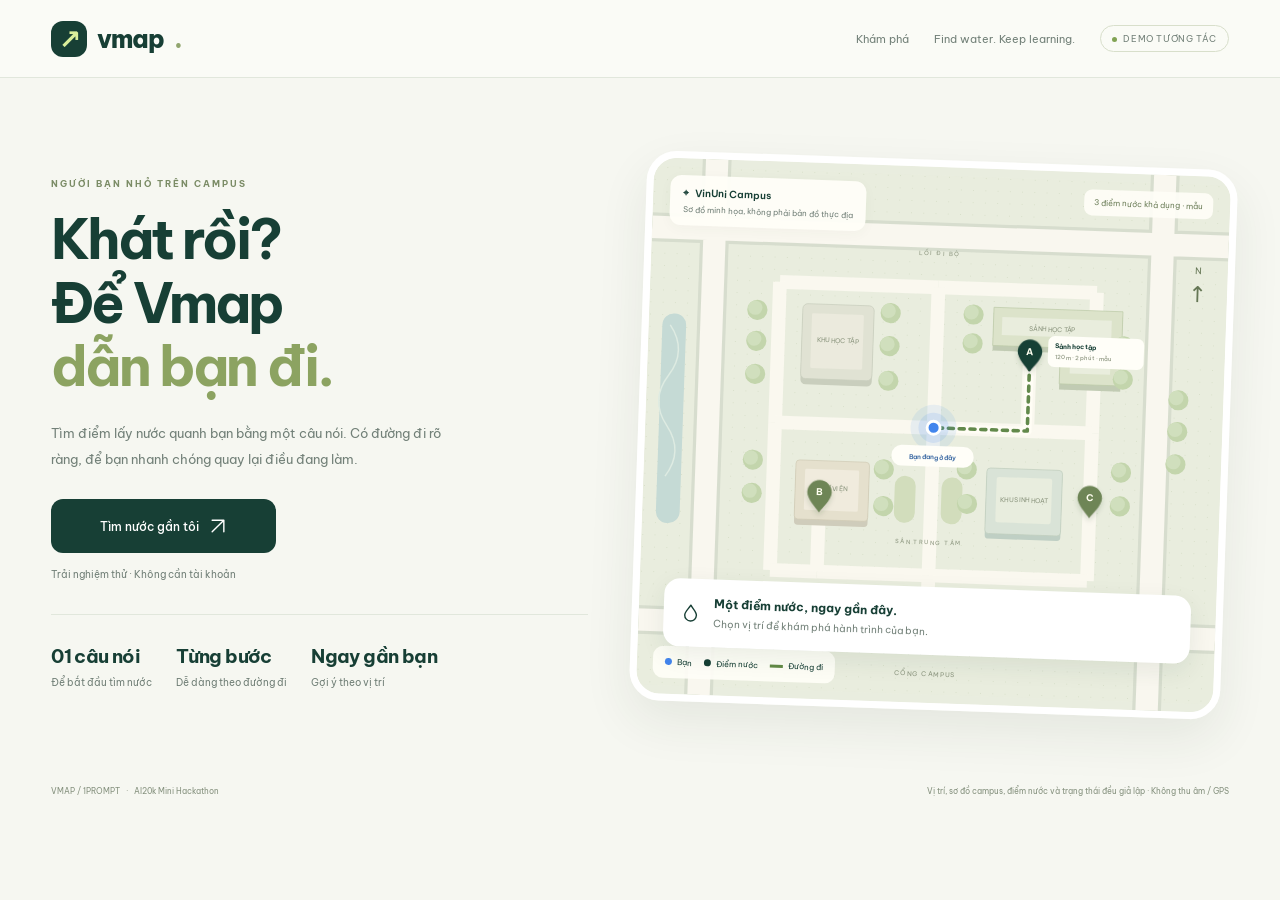
==== codebase/index.html @ d0c67506 "feat: complete CP2 interactive flow and design principles" ====
<!doctype html>
<html lang="vi">
<head>
  <meta charset="utf-8">
  <meta http-equiv="refresh" content="0; url=demo.html">
  <meta name="viewport" content="width=device-width, initial-scale=1">
  <meta name="theme-color" content="#153f35">
  <title>Vmap — Tìm nước, tiếp tục hành trình</title>
  <style>
    @import url('https://fonts.googleapis.com/css2?family=Be+Vietnam+Pro:wght@400;500;600;700;800&display=swap');
    :root{--green:#163f35;--lime:#d8ef8c;--muted:#78827a;--paper:#f7f8f3;--line:#e3e7de}*{box-sizing:border-box}body{margin:0;background:var(--paper);font-family:'Be Vietnam Pro',system-ui,sans-serif;color:var(--green)}button{font:inherit;cursor:pointer}button:focus-visible{outline:3px solid #4988ef;outline-offset:4px}header{height:88px;border-bottom:1px solid var(--line);display:flex;align-items:center;justify-content:space-between;padding:0 5%}.brand{display:flex;align-items:center;gap:10px;font-size:26px;font-weight:800;letter-spacing:-1.5px}.brand-icon{background:var(--green);color:var(--lime);border-radius:13px;width:39px;height:39px;display:grid;place-items:center;letter-spacing:0}.nav{display:flex;gap:30px;align-items:center;font-size:12px;color:var(--muted)}.nav strong{color:var(--green)}.badge{border:1px solid #d5dccb;border-radius:30px;padding:9px 13px;font-size:10px;letter-spacing:.4px}.dot{display:inline-block;width:6px;height:6px;border-radius:50%;background:#729544;margin-right:6px}.wrap{max-width:1420px;margin:auto;padding:35px 5% 23px}.intro{display:flex;align-items:end;justify-content:space-between;margin-bottom:28px}.eyebrow{font-size:10px;font-weight:700;letter-spacing:2px;color:#7a896b;margin-bottom:10px}h1{font-size:32px;letter-spacing:-1.4px;margin:0 0 9px;line-height:1.3}.sub{color:var(--muted);font-size:12px;margin:0;line-height:1.8}.campus{font-size:11px;padding-bottom:5px}.layout{display:grid;grid-template-columns:340px 1fr;gap:22px}.panel{display:flex;flex-direction:column;gap:15px}.card{border:1px solid var(--line);border-radius:20px;background:#fff;padding:22px}.label{font-size:10px;color:var(--muted);letter-spacing:1px;font-weight:600}.location{display:flex;align-items:center;gap:13px;margin-top:17px}.location-icon{background:#eef3fa;width:40px;height:40px;border-radius:12px;display:grid;place-items:center;color:#397cdb;font-size:24px}.location strong{font-size:13px}.location p{font-size:10px;color:var(--muted);margin:5px 0 0}.mock-note{margin-top:17px;padding-top:13px;border-top:1px solid #eef0e9;font-size:10px;color:var(--muted)}.ask{background:var(--green);color:#fff;border:0;padding:25px 22px}.ask .label{color:#a5beae}.ask h2{font-size:23px;letter-spacing:-.8px;line-height:1.5;margin:14px 0 9px}.ask p{font-size:11px;line-height:1.9;color:#c0d1c7;margin:0}.mic-row{display:flex;align-items:center;gap:13px;margin-top:22px}.mic{width:51px;height:51px;border-radius:50%;border:0;background:var(--lime);color:var(--green);display:grid;place-items:center;flex-shrink:0}.mic svg{width:22px;height:22px}.mic-label{font-size:11px}.mic-label small{display:block;font-size:9px;color:#9fb5a8;margin-top:5px}.result{border-color:#cdd9b9}.result-head{display:flex;align-items:center;justify-content:space-between}.pill{font-size:9px;padding:6px 8px;border-radius:7px;background:#edf4dc;color:#66823c}.result h3{font-size:17px;margin:16px 0 7px;letter-spacing:-.5px}.result .desc{font-size:10px;color:var(--muted);line-height:1.7}.metrics{display:flex;gap:28px;margin:19px 0}.metric strong{font-size:23px;letter-spacing:-1px}.metric span{font-size:10px;color:var(--muted);margin-left:3px}.metric small{display:block;font-size:9px;color:var(--muted);margin-top:5px}.primary{border:0;background:var(--green);color:#fff;padding:14px 16px;border-radius:11px;width:100%;text-align:left;font-size:11px;display:flex;justify-content:space-between}.result-foot{font-size:9px;color:var(--muted);margin:12px 0 0;text-align:center}.map-shell{position:relative;border:1px solid #dce2d6;border-radius:22px;overflow:hidden;min-height:658px;background:#e9eddf}.map{width:100%;height:100%;position:absolute;inset:0}.map text{font-family:'Be Vietnam Pro',system-ui,sans-serif}.map-top{position:absolute;top:19px;left:19px;right:19px;display:flex;justify-content:space-between;align-items:start;gap:12px}.map-title{background:#fffef8;padding:12px 15px;border-radius:12px;box-shadow:0 3px 12px #273b2810;font-size:11px;font-weight:600}.map-title small{font-size:9px;color:var(--muted);display:block;font-weight:400;margin-top:4px}.map-demo{background:#fffef8e8;padding:9px 11px;font-size:9px;border-radius:8px;color:#718064}.compass{position:absolute;right:23px;top:92px;background:#fffdf6;width:38px;height:49px;display:grid;place-items:center;border-radius:20px;font-size:10px;line-height:1;color:#65715f}.map-bottom{position:absolute;bottom:19px;left:19px;right:19px;display:flex;justify-content:space-between;align-items:end;gap:10px}.legend{background:#fffef8ed;border-radius:10px;padding:11px 13px;display:flex;gap:15px;font-size:9px;align-items:center}.legend i{display:inline-block;width:8px;height:8px;border-radius:50%;background:#397feb;margin-right:5px}.legend .water{background:#214f41}.legend .route{width:17px;height:3px;background:#5a8c48;vertical-align:middle}.center{border:0;background:#fffdf7;width:41px;height:41px;border-radius:11px;font-size:23px;color:var(--green)}.route-box{display:none;position:absolute;bottom:77px;left:19px;right:19px;background:#fffef8;padding:16px;border-radius:14px;box-shadow:0 5px 25px #163f3515;font-size:11px;line-height:1.8}.route-box.visible{display:block}.route-box strong{display:block;margin-bottom:5px}.route-box small{color:var(--muted);font-size:9px}.footer{display:flex;justify-content:space-between;gap:20px;color:#929b8d;font-size:9px;margin-top:20px;line-height:1.7}.status{min-height:16px;font-size:10px;color:#d8ef8c;margin-top:12px!important}.route-line{stroke-dasharray:8 8;animation:walk 2s linear infinite}@keyframes walk{to{stroke-dashoffset:-32}}@media(prefers-reduced-motion:reduce){.route-line{animation:none}}@media(min-width:1500px){.wrap{padding-top:45px}.map-shell{min-height:700px}}@media(max-width:900px){.layout{grid-template-columns:300px 1fr}.nav{gap:15px}.campus{display:none}.legend{gap:8px;font-size:8px}.map-demo{display:none}}@media(max-width:680px){header{height:68px;padding:0 20px}.brand{font-size:23px}.nav>strong,.nav>span:not(.badge){display:none}.wrap{padding:25px 16px 18px}.intro{margin-bottom:20px}h1{font-size:27px}.sub{font-size:11px}.layout{display:flex;flex-direction:column;gap:16px}.panel{display:contents}.location-card{order:0;padding:16px}.location-card .label,.mock-note{display:none}.location{margin:0}.ask{order:2;padding:20px}.ask h2{font-size:21px;margin:10px 0 7px}.mic-row{margin-top:15px}.result{order:3}.map-shell{order:1;min-height:410px}.map-top{top:12px;left:12px;right:12px}.map-title{font-size:10px}.compass{right:15px;top:84px}.map-bottom{left:12px;right:12px;bottom:12px}.route-box{left:12px;right:12px;bottom:66px}.footer{display:block}.footer span{display:block;margin-top:5px}.eyebrow{font-size:9px}.badge{font-size:8px;padding:7px 10px}}
  </style>
</head>
<body>
  <header><div class="brand"><span class="brand-icon">↗</span>vmap<span style="color:#95ac65">.</span></div><nav class="nav" aria-label="Thông tin demo"><strong>Khám phá campus</strong><span>Find water. Keep learning.</span><span class="badge"><i class="dot"></i>PROTOTYPE · CP2</span></nav></header>
  <main class="wrap">
    <div class="intro"><div><div class="eyebrow">MỘT NGỤM NƯỚC. TIẾP MỘT HÀNH TRÌNH.</div><h1>Điểm nước gần bạn, ngay đây.</h1><p class="sub">Bớt thời gian tìm đường. Thêm thời gian cho điều bạn đang làm.</p></div><div class="campus">⌖ &nbsp; VinUni Campus &nbsp; <span style="color:#929b8d">/ Hà Nội</span></div></div>
    <div class="layout">
      <aside class="panel" aria-label="Tìm điểm nước">
        <section class="card location-card"><div class="label">ĐIỂM BẮT ĐẦU CỦA BẠN</div><div class="location"><div class="location-icon">⌖</div><div><strong>Giữa sân trung tâm</strong><p>VinUni · Khu vực ngoài trời</p></div><span style="margin-left:auto;font-size:9px;color:#7c9464">DEMO</span></div><div class="mock-note">Vị trí giả lập · Không sử dụng GPS của bạn</div></section>
        <section class="card ask"><div class="label">CỨ NÓI, VMAP SẼ HIỂU</div><h2>“Chỉ tôi chỗ lấy nước<br>gần nhất nhé.”</h2><p>Một câu nói để tìm điểm nước và đường đi từ nơi bạn đang đứng.</p><div class="mic-row"><button class="mic" id="mic" aria-label="Thử yêu cầu giọng nói giả lập"><svg viewBox="0 0 24 24" fill="none" stroke="currentColor" stroke-width="1.8" aria-hidden="true"><rect x="9" y="2" width="6" height="12" rx="3"/><path d="M5 10v2a7 7 0 0 0 14 0v-2M12 19v3M8 22h8"/></svg></button><div class="mic-label">Chạm để thử câu nói mẫu<small>Giả lập giọng nói · Không thu âm</small></div></div><p class="status" id="status" role="status">Sẵn sàng khám phá một điểm nước gần bạn.</p></section>
        <section class="card result" aria-label="Kết quả minh họa"><div class="result-head"><span class="label">GỢI Ý CHO BẠN</span><span class="pill">↗ Gần nhất · mẫu</span></div><h3>Điểm nước A · Sảnh học tập</h3><div class="desc">Tầng 1, cạnh lối vào phía sân trung tâm.<br>Có thể lấy nước uống và refill bình cá nhân.</div><div class="metrics"><div class="metric"><strong>120</strong><span>m</span><small>Quãng đường mẫu</small></div><div class="metric"><strong>2</strong><span>phút</span><small>Đi bộ · giả lập</small></div></div><button id="directions" class="primary" aria-expanded="false" aria-controls="route-box">Xem hướng dẫn mẫu <span>↗</span></button><p class="result-foot">Địa điểm và tình trạng chưa được xác minh thực địa.</p></section>
      </aside>
      <section class="map-shell" aria-label="Bản đồ campus minh họa với vị trí người hỏi và tuyến đường đến điểm nước A">
        <svg class="map" viewBox="0 0 800 720" preserveAspectRatio="xMidYMid slice" role="img" aria-labelledby="map-name map-desc">
          <title id="map-name">Bản đồ demo: bạn đang ở sân trung tâm</title><desc id="map-desc">Chấm xanh là vị trí giả lập của bạn. Đường nét đứt màu xanh lá nối đến điểm nước A ở phía trên bên phải. B và C là các điểm nước mẫu khác. Sơ đồ không phải bản đồ thực tế của VinUni.</desc>
          <defs><pattern id="grass" width="18" height="18" patternUnits="userSpaceOnUse"><circle cx="2" cy="2" r=".7" fill="#b8c7a4" opacity=".45"/></pattern><filter id="shadow" x="-50%" y="-50%" width="200%" height="200%"><feDropShadow dx="0" dy="5" stdDeviation="5" flood-color="#243c2b" flood-opacity=".16"/></filter><g id="tree"><circle r="15" fill="#c2d4af"/><circle cx="-3" cy="-3" r="10" fill="#cdddbd"/></g><g id="pin"><path d="M0 17C-5 10-17-1-17-11a17 17 0 1 1 34 0C17-1 5 10 0 17Z" fill="#214f41"/><path d="M0-22c-3 5-7 8-7 12a7 7 0 0 0 14 0c0-4-4-7-7-12Z" fill="#d8ef8c"/></g></defs>
          <rect width="800" height="720" fill="#e8eddf"/><rect width="800" height="720" fill="url(#grass)"/>
          <path d="M-20 130H850M-20 590H850M120-20V750M695-20V750" fill="none" stroke="#d4dacd" stroke-width="47"/><path d="M-20 130H850M-20 590H850M120-20V750M695-20V750" fill="none" stroke="#f8f7ef" stroke-width="37"/>
          <path d="M120 375H695M400 130V590" fill="none" stroke="#f9f7ee" stroke-width="26"/><path d="M245 130V590M553 130V590" stroke="#f5f3e9" stroke-width="13"/>
          <rect x="165" y="175" width="155" height="132" rx="7" fill="#c5c9bb"/><rect x="165" y="167" width="155" height="132" rx="7" fill="#dedfd4" stroke="#c2c9b8"/><rect x="181" y="184" width="122" height="96" rx="3" fill="#e8e7de"/><path d="M198 184V280M220 184V280M243 184V280M266 184V280M289 184V280" stroke="#dcded0" stroke-width="2"/>
          <rect x="474" y="176" width="164" height="134" rx="7" fill="#c5c9bb"/><rect x="474" y="167" width="164" height="134" rx="7" fill="#d9decc" stroke="#b6c3a6"/><rect x="491" y="184" width="130" height="97" rx="3" fill="#e6e9da"/><path d="M506 184V281M529 184V281M552 184V281M575 184V281M598 184V281" stroke="#d5dcc6" stroke-width="2"/>
          <rect x="168" y="449" width="155" height="87" rx="7" fill="#c5c9bb"/><rect x="168" y="440" width="155" height="87" rx="7" fill="#e3e1d4" stroke="#c5c9b8"/><rect x="186" y="456" width="118" height="52" rx="3" fill="#eeebe0"/>
          <rect x="488" y="447" width="148" height="85" rx="7" fill="#c5c9bb"/><rect x="488" y="438" width="148" height="85" rx="7" fill="#dcded2" stroke="#c5c9b8"/><rect x="504" y="454" width="115" height="52" rx="3" fill="#e8e9df"/>
          <rect x="170" y="633" width="150" height="100" rx="8" fill="#dce0d0" stroke="#c7cebc"/><rect x="490" y="631" width="148" height="100" rx="8" fill="#dce0d0" stroke="#c7cebc"/>
          <rect x="13" y="215" width="65" height="258" rx="28" fill="#c8d9d4"/><path d="M25 250Q60 270 30 305T40 380T25 445" fill="none" stroke="#dce7df" stroke-width="3"/>
          <g><use href="#tree" x="155" y="340"/><use href="#tree" x="193" y="340"/><use href="#tree" x="288" y="340"/><use href="#tree" x="328" y="340"/><use href="#tree" x="472" y="340"/><use href="#tree" x="607" y="340"/><use href="#tree" x="646" y="340"/><use href="#tree" x="156" y="411"/><use href="#tree" x="193" y="411"/><use href="#tree" x="288" y="411"/><use href="#tree" x="328" y="411"/><use href="#tree" x="472" y="411"/><use href="#tree" x="609" y="411"/><use href="#tree" x="650" y="411"/><use href="#tree" x="348" y="200"/><use href="#tree" x="348" y="245"/><use href="#tree" x="348" y="287"/><use href="#tree" x="439" y="204"/><use href="#tree" x="439" y="249"/><use href="#tree" x="348" y="464"/><use href="#tree" x="348" y="507"/><use href="#tree" x="439" y="463"/><use href="#tree" x="439" y="507"/><use href="#tree" x="747" y="237"/><use href="#tree" x="747" y="281"/><use href="#tree" x="747" y="325"/><use href="#tree" x="747" y="463"/><use href="#tree" x="747" y="505"/></g>
          <g fill="#8b9581" font-size="10" text-anchor="middle" font-weight="500"><text x="241" y="234">KHU HỌC TẬP</text><text x="556" y="223">SẢNH HỌC TẬP</text><text x="245" y="488">THƯ VIỆN</text><text x="562" y="487">KHU SINH HOẠT</text><text x="397" y="557" font-size="9" letter-spacing="2">SÂN TRUNG TÂM</text><text x="396" y="113" font-size="9" letter-spacing="2">LỐI ĐI BỘ</text></g>
          <path d="M400 395V375H552V315" fill="none" stroke="#fffef6" stroke-width="13" stroke-linejoin="round"/><path class="route-line" d="M400 395V375H552V315" fill="none" stroke="#57874a" stroke-width="5" stroke-linecap="round" stroke-linejoin="round"/>
          <g transform="translate(552 305)" filter="url(#shadow)"><use href="#pin"/><rect x="24" y="-39" width="137" height="48" rx="9" fill="#fffef8"/><text x="36" y="-20" font-size="11" fill="#163f35" font-weight="700">Điểm nước A</text><text x="36" y="-4" font-size="9" fill="#7b876f">120 m · 2 phút đi bộ</text></g>
          <g transform="translate(244 538)"><use href="#pin"/><circle cx="22" cy="-26" r="11" fill="#fffdf7"/><text x="22" y="-22" text-anchor="middle" font-size="10" fill="#214f41">B</text></g><g transform="translate(637 185)"><use href="#pin"/><circle cx="22" cy="-26" r="11" fill="#fffdf7"/><text x="22" y="-22" text-anchor="middle" font-size="10" fill="#214f41">C</text></g>
          <circle cx="400" cy="395" r="38" fill="#4a87e4" opacity=".10"/><circle cx="400" cy="395" r="23" fill="#4a87e4" opacity=".13"/><path d="m400 374-7 13h14Z" fill="#397feb"/><circle cx="400" cy="395" r="10" fill="#397feb" stroke="#fff" stroke-width="4"/>
          <g filter="url(#shadow)"><rect x="335" y="421" width="130" height="34" rx="17" fill="#fffef8"/><circle cx="351" cy="438" r="4" fill="#397feb"/><text x="363" y="442" font-size="10" font-weight="600" fill="#24426a">Bạn đang ở đây</text></g>
        </svg>
        <div class="map-top"><div class="map-title">⌖ &nbsp; Khuôn viên VinUni<small>Sơ đồ minh họa · Không dùng để dẫn đường thực tế</small></div><div class="map-demo">3 điểm nước giả lập</div></div>
        <div class="compass" aria-hidden="true"><span>N</span><span style="font-size:21px">↑</span></div>
        <div id="route-box" class="route-box"><strong>↗ &nbsp; Hướng dẫn mẫu đến điểm nước A</strong>1. Đi đến lối đi bộ trước mặt.<br>2. Rẽ phải, đi theo đường xanh đến sảnh học tập.<br>3. Điểm nước nằm cạnh lối vào tầng 1.<br><small>Tuyến đường giả lập để trình diễn giao diện.</small></div>
        <div class="map-bottom"><div class="legend"><span><i></i>Bạn</span><span><i class="water"></i>Điểm nước</span><span><i class="route"></i>Đường đi mẫu</span></div><button class="center" id="center" aria-label="Hiển thị vị trí giả lập của bạn">⌖</button></div>
      </section>
    </div>
    <footer class="footer"><span>VMAP / NHÓM 1PROMPT &nbsp; · &nbsp; AI20k Mini Hackathon</span><span>Demo giao diện · Bản đồ, vị trí, khoảng cách và điểm nước đều là dữ liệu minh họa.</span></footer>
  </main>
  <script>
    const status = document.getElementById('status');
    const directions = document.getElementById('directions');
    const routeBox = document.getElementById('route-box');
    document.getElementById('mic').addEventListener('click', () => {
      status.textContent = 'Đã nhận câu mẫu. Gợi ý: điểm nước A, cách 120 m.';
    });
    directions.addEventListener('click', () => {
      const expanded = directions.getAttribute('aria-expanded') !== 'true';
      directions.setAttribute('aria-expanded', String(expanded));
      routeBox.classList.toggle('visible', expanded);
      directions.innerHTML = expanded ? 'Ẩn hướng dẫn mẫu <span>↗</span>' : 'Xem hướng dẫn mẫu <span>↗</span>';
      if (expanded && window.innerWidth <= 680) routeBox.scrollIntoView({block:'center',behavior:'smooth'});
    });
    document.getElementById('center').addEventListener('click', () => {
      status.textContent = 'Vị trí demo của bạn: giữa sân trung tâm, tại chấm xanh.';
      document.querySelector('.location-card').scrollIntoView({block:'center',behavior:'smooth'});
    });
  </script>
</body>
</html>
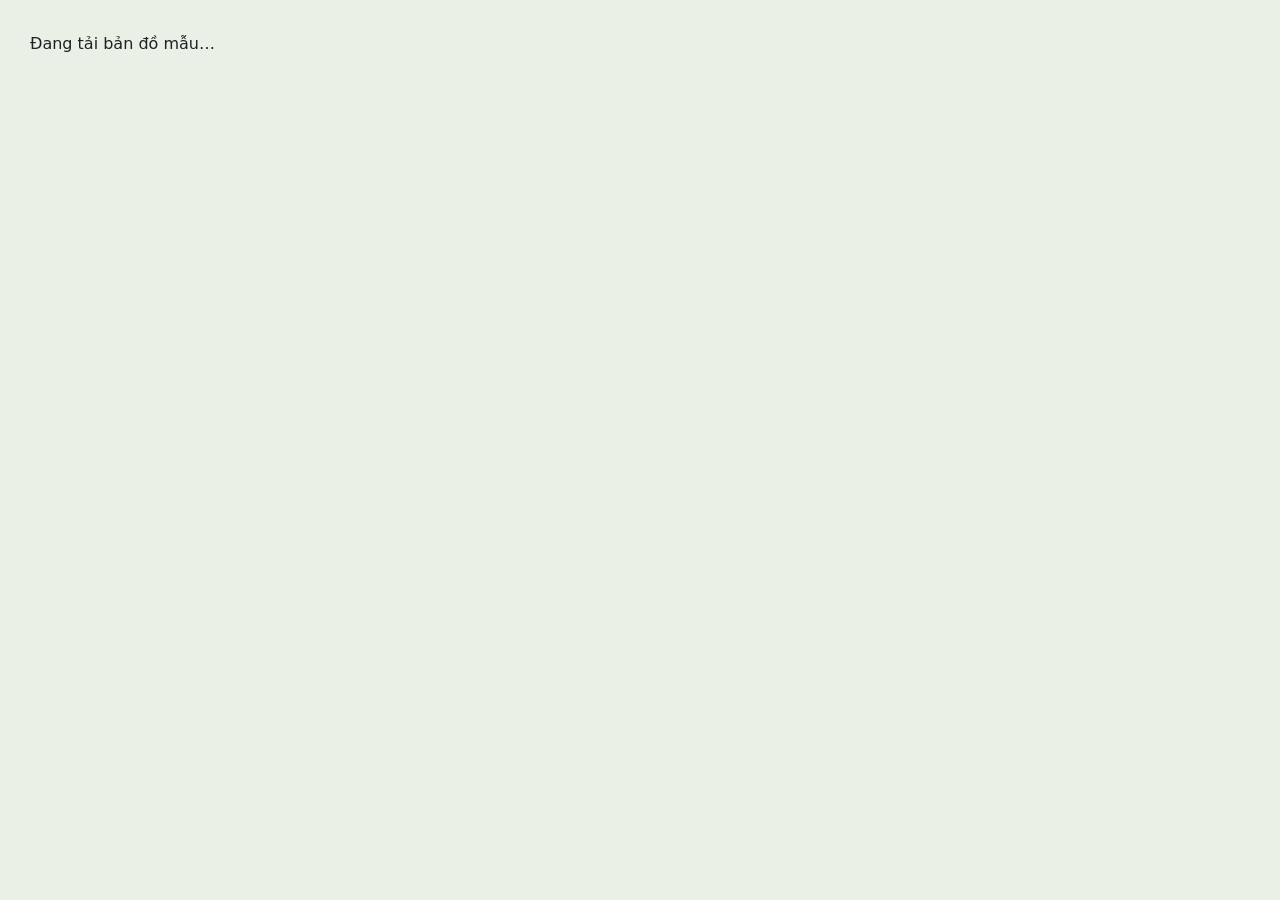
==== commit f365ed57: "feat: connect Vmap agent to 9router live provider" ====
--- a/codebase/index.html
+++ b/codebase/index.html
@@ -24,23 +24,156 @@
       <section class="map-shell" aria-label="Bản đồ campus minh họa với vị trí người hỏi và tuyến đường đến điểm nước A">
         <svg class="map" viewBox="0 0 800 720" preserveAspectRatio="xMidYMid slice" role="img" aria-labelledby="map-name map-desc">
           <title id="map-name">Bản đồ demo: bạn đang ở sân trung tâm</title><desc id="map-desc">Chấm xanh là vị trí giả lập của bạn. Đường nét đứt màu xanh lá nối đến điểm nước A ở phía trên bên phải. B và C là các điểm nước mẫu khác. Sơ đồ không phải bản đồ thực tế của VinUni.</desc>
-          <defs><pattern id="grass" width="18" height="18" patternUnits="userSpaceOnUse"><circle cx="2" cy="2" r=".7" fill="#b8c7a4" opacity=".45"/></pattern><filter id="shadow" x="-50%" y="-50%" width="200%" height="200%"><feDropShadow dx="0" dy="5" stdDeviation="5" flood-color="#243c2b" flood-opacity=".16"/></filter><g id="tree"><circle r="15" fill="#c2d4af"/><circle cx="-3" cy="-3" r="10" fill="#cdddbd"/></g><g id="pin"><path d="M0 17C-5 10-17-1-17-11a17 17 0 1 1 34 0C17-1 5 10 0 17Z" fill="#214f41"/><path d="M0-22c-3 5-7 8-7 12a7 7 0 0 0 14 0c0-4-4-7-7-12Z" fill="#d8ef8c"/></g></defs>
-          <rect width="800" height="720" fill="#e8eddf"/><rect width="800" height="720" fill="url(#grass)"/>
-          <path d="M-20 130H850M-20 590H850M120-20V750M695-20V750" fill="none" stroke="#d4dacd" stroke-width="47"/><path d="M-20 130H850M-20 590H850M120-20V750M695-20V750" fill="none" stroke="#f8f7ef" stroke-width="37"/>
-          <path d="M120 375H695M400 130V590" fill="none" stroke="#f9f7ee" stroke-width="26"/><path d="M245 130V590M553 130V590" stroke="#f5f3e9" stroke-width="13"/>
-          <rect x="165" y="175" width="155" height="132" rx="7" fill="#c5c9bb"/><rect x="165" y="167" width="155" height="132" rx="7" fill="#dedfd4" stroke="#c2c9b8"/><rect x="181" y="184" width="122" height="96" rx="3" fill="#e8e7de"/><path d="M198 184V280M220 184V280M243 184V280M266 184V280M289 184V280" stroke="#dcded0" stroke-width="2"/>
-          <rect x="474" y="176" width="164" height="134" rx="7" fill="#c5c9bb"/><rect x="474" y="167" width="164" height="134" rx="7" fill="#d9decc" stroke="#b6c3a6"/><rect x="491" y="184" width="130" height="97" rx="3" fill="#e6e9da"/><path d="M506 184V281M529 184V281M552 184V281M575 184V281M598 184V281" stroke="#d5dcc6" stroke-width="2"/>
-          <rect x="168" y="449" width="155" height="87" rx="7" fill="#c5c9bb"/><rect x="168" y="440" width="155" height="87" rx="7" fill="#e3e1d4" stroke="#c5c9b8"/><rect x="186" y="456" width="118" height="52" rx="3" fill="#eeebe0"/>
-          <rect x="488" y="447" width="148" height="85" rx="7" fill="#c5c9bb"/><rect x="488" y="438" width="148" height="85" rx="7" fill="#dcded2" stroke="#c5c9b8"/><rect x="504" y="454" width="115" height="52" rx="3" fill="#e8e9df"/>
-          <rect x="170" y="633" width="150" height="100" rx="8" fill="#dce0d0" stroke="#c7cebc"/><rect x="490" y="631" width="148" height="100" rx="8" fill="#dce0d0" stroke="#c7cebc"/>
-          <rect x="13" y="215" width="65" height="258" rx="28" fill="#c8d9d4"/><path d="M25 250Q60 270 30 305T40 380T25 445" fill="none" stroke="#dce7df" stroke-width="3"/>
-          <g><use href="#tree" x="155" y="340"/><use href="#tree" x="193" y="340"/><use href="#tree" x="288" y="340"/><use href="#tree" x="328" y="340"/><use href="#tree" x="472" y="340"/><use href="#tree" x="607" y="340"/><use href="#tree" x="646" y="340"/><use href="#tree" x="156" y="411"/><use href="#tree" x="193" y="411"/><use href="#tree" x="288" y="411"/><use href="#tree" x="328" y="411"/><use href="#tree" x="472" y="411"/><use href="#tree" x="609" y="411"/><use href="#tree" x="650" y="411"/><use href="#tree" x="348" y="200"/><use href="#tree" x="348" y="245"/><use href="#tree" x="348" y="287"/><use href="#tree" x="439" y="204"/><use href="#tree" x="439" y="249"/><use href="#tree" x="348" y="464"/><use href="#tree" x="348" y="507"/><use href="#tree" x="439" y="463"/><use href="#tree" x="439" y="507"/><use href="#tree" x="747" y="237"/><use href="#tree" x="747" y="281"/><use href="#tree" x="747" y="325"/><use href="#tree" x="747" y="463"/><use href="#tree" x="747" y="505"/></g>
-          <g fill="#8b9581" font-size="10" text-anchor="middle" font-weight="500"><text x="241" y="234">KHU HỌC TẬP</text><text x="556" y="223">SẢNH HỌC TẬP</text><text x="245" y="488">THƯ VIỆN</text><text x="562" y="487">KHU SINH HOẠT</text><text x="397" y="557" font-size="9" letter-spacing="2">SÂN TRUNG TÂM</text><text x="396" y="113" font-size="9" letter-spacing="2">LỐI ĐI BỘ</text></g>
-          <path d="M400 395V375H552V315" fill="none" stroke="#fffef6" stroke-width="13" stroke-linejoin="round"/><path class="route-line" d="M400 395V375H552V315" fill="none" stroke="#57874a" stroke-width="5" stroke-linecap="round" stroke-linejoin="round"/>
-          <g transform="translate(552 305)" filter="url(#shadow)"><use href="#pin"/><rect x="24" y="-39" width="137" height="48" rx="9" fill="#fffef8"/><text x="36" y="-20" font-size="11" fill="#163f35" font-weight="700">Điểm nước A</text><text x="36" y="-4" font-size="9" fill="#7b876f">120 m · 2 phút đi bộ</text></g>
-          <g transform="translate(244 538)"><use href="#pin"/><circle cx="22" cy="-26" r="11" fill="#fffdf7"/><text x="22" y="-22" text-anchor="middle" font-size="10" fill="#214f41">B</text></g><g transform="translate(637 185)"><use href="#pin"/><circle cx="22" cy="-26" r="11" fill="#fffdf7"/><text x="22" y="-22" text-anchor="middle" font-size="10" fill="#214f41">C</text></g>
-          <circle cx="400" cy="395" r="38" fill="#4a87e4" opacity=".10"/><circle cx="400" cy="395" r="23" fill="#4a87e4" opacity=".13"/><path d="m400 374-7 13h14Z" fill="#397feb"/><circle cx="400" cy="395" r="10" fill="#397feb" stroke="#fff" stroke-width="4"/>
-          <g filter="url(#shadow)"><rect x="335" y="421" width="130" height="34" rx="17" fill="#fffef8"/><circle cx="351" cy="438" r="4" fill="#397feb"/><text x="363" y="442" font-size="10" font-weight="600" fill="#24426a">Bạn đang ở đây</text></g>
+          <defs>
+            <pattern id="grass" width="24" height="24" patternUnits="userSpaceOnUse">
+              <circle cx="4" cy="4" r="1.5" fill="#d2e0b8" opacity="0.6"/>
+              <path d="M12 18 Q14 15 16 18" fill="none" stroke="#d2e0b8" stroke-width="1.5" stroke-linecap="round" opacity="0.6"/>
+            </pattern>
+            <filter id="shadow" x="-50%" y="-50%" width="200%" height="200%">
+              <feDropShadow dx="0" dy="6" stdDeviation="6" flood-color="#556b4f" flood-opacity="0.15"/>
+            </filter>
+            <filter id="soft-shadow" x="-30%" y="-30%" width="160%" height="160%">
+              <feDropShadow dx="0" dy="4" stdDeviation="4" flood-color="#3d5736" flood-opacity="0.1"/>
+            </filter>
+            <g id="tree">
+              <ellipse cx="0" cy="18" rx="10" ry="5" fill="#a4b893" opacity="0.5"/>
+              <path d="M-3 0 L3 0 L2 18 L-2 18 Z" fill="#b38a74"/>
+              <circle cx="0" cy="-2" r="15" fill="#84c278"/>
+              <circle cx="-2" cy="-6" r="12" fill="#a5d69b"/>
+              <circle cx="-6" cy="-10" r="4" fill="#cbf0c3" opacity="0.8"/>
+            </g>
+            <g id="pin">
+              <ellipse cx="0" cy="3" rx="7" ry="3" fill="#243c2b" opacity="0.2"/>
+              <path d="M0,0 C-8,-6 -13,-13 -13,-20 C-13,-28 -7,-34 0,-34 C7,-34 13,-28 13,-20 C13,-13 8,-6 0,0 Z" fill="#1db39a"/>
+              <circle cx="0" cy="-20" r="5" fill="#a4f2e4"/>
+              <path d="M-5,-27 C-7,-24 -7,-20 -5,-17" fill="none" stroke="#ffffff" stroke-width="2" stroke-linecap="round" opacity="0.7"/>
+            </g>
+          </defs>
+
+          <!-- Ground -->
+          <rect width="800" height="720" fill="#e8f0d8"/>
+          <rect width="800" height="720" fill="url(#grass)"/>
+
+          <!-- Roads -->
+          <path d="M-20 130H850M-20 590H850M120-20V750M695-20V750" fill="none" stroke="#d5dec4" stroke-width="52" stroke-linecap="round"/>
+          <path d="M-20 130H850M-20 590H850M120-20V750M695-20V750" fill="none" stroke="#fdfbf2" stroke-width="46" stroke-linecap="round"/>
+          <path d="M120 375H695M400 130V590" fill="none" stroke="#fdfbf2" stroke-width="32" stroke-linecap="round"/>
+          <path d="M120 375H695M400 130V590" fill="none" stroke="#f6f3e6" stroke-width="28" stroke-linecap="round"/>
+          <path d="M245 130V590M553 130V590" stroke="#f4f0df" stroke-width="14" stroke-linecap="round"/>
+
+          <!-- Cute Pond -->
+          <rect x="13" y="215" width="65" height="258" rx="32" fill="#c4e4ff" filter="url(#soft-shadow)"/>
+          <rect x="18" y="220" width="55" height="248" rx="27" fill="#e6f2ff"/>
+          <path d="M25 250Q60 270 30 305T40 380T25 445" fill="none" stroke="#c4e4ff" stroke-width="3" stroke-linecap="round"/>
+
+          <!-- Buildings (2.5D Extruded Blocks) -->
+          <!-- Khu Học Tập (Peach) -->
+          <g class="building">
+            <rect x="165" y="177" width="155" height="132" rx="12" fill="#b9c4ab" opacity="0.6"/>
+            <rect x="165" y="157" width="155" height="132" rx="12" fill="#ffccb3"/>
+            <rect x="165" y="145" width="155" height="132" rx="12" fill="#ffe6d5"/>
+            <rect x="175" y="155" width="135" height="112" rx="8" fill="#fff1e6"/>
+          </g>
+          <!-- Sảnh Học Tập (Lavender) -->
+          <g class="building">
+            <rect x="474" y="177" width="164" height="134" rx="12" fill="#b9c4ab" opacity="0.6"/>
+            <rect x="474" y="157" width="164" height="134" rx="12" fill="#ccb3ff"/>
+            <rect x="474" y="145" width="164" height="134" rx="12" fill="#e6d5ff"/>
+            <rect x="484" y="155" width="144" height="114" rx="8" fill="#f1e6ff"/>
+          </g>
+          <!-- Thư Viện (Mint) -->
+          <g class="building">
+            <rect x="168" y="450" width="155" height="87" rx="12" fill="#b9c4ab" opacity="0.6"/>
+            <rect x="168" y="430" width="155" height="87" rx="12" fill="#99e6b3"/>
+            <rect x="168" y="418" width="155" height="87" rx="12" fill="#ccffd9"/>
+            <rect x="178" y="428" width="135" height="67" rx="8" fill="#e6fff0"/>
+          </g>
+          <!-- Khu Sinh Hoạt (Lemon) -->
+          <g class="building">
+            <rect x="488" y="448" width="148" height="85" rx="12" fill="#b9c4ab" opacity="0.6"/>
+            <rect x="488" y="428" width="148" height="85" rx="12" fill="#ffe066"/>
+            <rect x="488" y="416" width="148" height="85" rx="12" fill="#fff4b3"/>
+            <rect x="498" y="426" width="128" height="65" rx="8" fill="#fffbe6"/>
+          </g>
+          <!-- Bottom blocks (Soft Grey) -->
+          <g class="building">
+            <rect x="170" y="643" width="150" height="100" rx="12" fill="#b9c4ab" opacity="0.6"/>
+            <rect x="170" y="623" width="150" height="100" rx="12" fill="#d9dbd0"/>
+            <rect x="170" y="611" width="150" height="100" rx="12" fill="#f0f2e6"/>
+            <rect x="180" y="621" width="130" height="80" rx="8" fill="#fafbf7"/>
+          </g>
+          <g class="building">
+            <rect x="490" y="641" width="148" height="100" rx="12" fill="#b9c4ab" opacity="0.6"/>
+            <rect x="490" y="621" width="148" height="100" rx="12" fill="#d9dbd0"/>
+            <rect x="490" y="609" width="148" height="100" rx="12" fill="#f0f2e6"/>
+            <rect x="500" y="619" width="128" height="80" rx="8" fill="#fafbf7"/>
+          </g>
+
+          <!-- Cute Trees -->
+          <g>
+            <use href="#tree" x="155" y="340"/><use href="#tree" x="193" y="340"/>
+            <use href="#tree" x="288" y="340"/><use href="#tree" x="328" y="340"/>
+            <use href="#tree" x="472" y="340"/><use href="#tree" x="607" y="340"/><use href="#tree" x="646" y="340"/>
+            <use href="#tree" x="156" y="411"/><use href="#tree" x="193" y="411"/>
+            <use href="#tree" x="288" y="411"/><use href="#tree" x="328" y="411"/>
+            <use href="#tree" x="472" y="411"/><use href="#tree" x="609" y="411"/><use href="#tree" x="650" y="411"/>
+            <use href="#tree" x="348" y="200"/><use href="#tree" x="348" y="245"/><use href="#tree" x="348" y="287"/>
+            <use href="#tree" x="439" y="204"/><use href="#tree" x="439" y="249"/>
+            <use href="#tree" x="348" y="464"/><use href="#tree" x="348" y="507"/>
+            <use href="#tree" x="439" y="463"/><use href="#tree" x="439" y="507"/>
+            <use href="#tree" x="747" y="237"/><use href="#tree" x="747" y="281"/><use href="#tree" x="747" y="325"/>
+            <use href="#tree" x="747" y="463"/><use href="#tree" x="747" y="505"/>
+          </g>
+
+          <!-- Cute Labels in rounded badges -->
+          <g font-size="10" text-anchor="middle" font-weight="700">
+            <rect x="192" y="196" width="100" height="24" rx="12" fill="#ffffff" opacity="0.8"/>
+            <text x="242" y="212" fill="#d97a4a">KHU HỌC TẬP</text>
+            <rect x="506" y="196" width="100" height="24" rx="12" fill="#ffffff" opacity="0.8"/>
+            <text x="556" y="212" fill="#885bd6">SẢNH HỌC TẬP</text>
+            <rect x="202" y="446" width="86" height="24" rx="12" fill="#ffffff" opacity="0.8"/>
+            <text x="245" y="462" fill="#30995a">THƯ VIỆN</text>
+            <rect x="512" y="446" width="100" height="24" rx="12" fill="#ffffff" opacity="0.8"/>
+            <text x="562" y="462" fill="#b39200">KHU SINH HOẠT</text>
+            <rect x="342" y="535" width="116" height="22" rx="11" fill="#fdfbf2" opacity="0.9"/>
+            <text x="400" y="550" font-size="9" fill="#7a896b" letter-spacing="1">SÂN TRUNG TÂM</text>
+            <rect x="357" y="100" width="86" height="22" rx="11" fill="#fdfbf2" opacity="0.9"/>
+            <text x="400" y="115" font-size="9" fill="#7a896b" letter-spacing="1">LỐI ĐI BỘ</text>
+          </g>
+
+          <!-- Route Line (Glowing Effect) -->
+          <path d="M400 395V375H552V315" fill="none" stroke="#c4f0b4" stroke-width="16" stroke-linecap="round" stroke-linejoin="round" opacity="0.6"/>
+          <path d="M400 395V375H552V315" fill="none" stroke="#fffef6" stroke-width="8" stroke-linecap="round" stroke-linejoin="round"/>
+          <path class="route-line" d="M400 395V375H552V315" fill="none" stroke="#5cb85c" stroke-width="6" stroke-linecap="round" stroke-linejoin="round"/>
+
+          <!-- Water Points -->
+          <g transform="translate(552 305)" filter="url(#shadow)">
+            <use href="#pin"/>
+            <rect x="24" y="-45" width="137" height="48" rx="14" fill="#ffffff"/>
+            <text x="36" y="-26" font-size="11" fill="#0c7d69" font-weight="800">Điểm nước A</text>
+            <text x="36" y="-10" font-size="9" fill="#88997a">120 m · 2 phút đi bộ</text>
+          </g>
+          <g transform="translate(244 538)">
+            <use href="#pin"/>
+            <circle cx="20" cy="-28" r="12" fill="#ffffff" filter="url(#soft-shadow)"/>
+            <text x="20" y="-24" text-anchor="middle" font-size="11" font-weight="700" fill="#0c7d69">B</text>
+          </g>
+          <g transform="translate(637 185)">
+            <use href="#pin"/>
+            <circle cx="20" cy="-28" r="12" fill="#ffffff" filter="url(#soft-shadow)"/>
+            <text x="20" y="-24" text-anchor="middle" font-size="11" font-weight="700" fill="#0c7d69">C</text>
+          </g>
+
+          <!-- User Position -->
+          <circle cx="400" cy="395" r="42" fill="#4d9aff" opacity="0.10"/>
+          <circle cx="400" cy="395" r="26" fill="#4d9aff" opacity="0.15"/>
+          <path d="m400 374-7 13h14Z" fill="#2975e6"/>
+          <circle cx="400" cy="395" r="12" fill="#2975e6" stroke="#ffffff" stroke-width="4"/>
+          <g filter="url(#shadow)">
+            <rect x="330" y="423" width="140" height="36" rx="18" fill="#ffffff"/>
+            <circle cx="348" cy="441" r="5" fill="#2975e6"/>
+            <text x="362" y="445" font-size="11" font-weight="700" fill="#1b56b3">Bạn đang ở đây</text>
+          </g>
         </svg>
         <div class="map-top"><div class="map-title">⌖ &nbsp; Khuôn viên VinUni<small>Sơ đồ minh họa · Không dùng để dẫn đường thực tế</small></div><div class="map-demo">3 điểm nước giả lập</div></div>
         <div class="compass" aria-hidden="true"><span>N</span><span style="font-size:21px">↑</span></div>
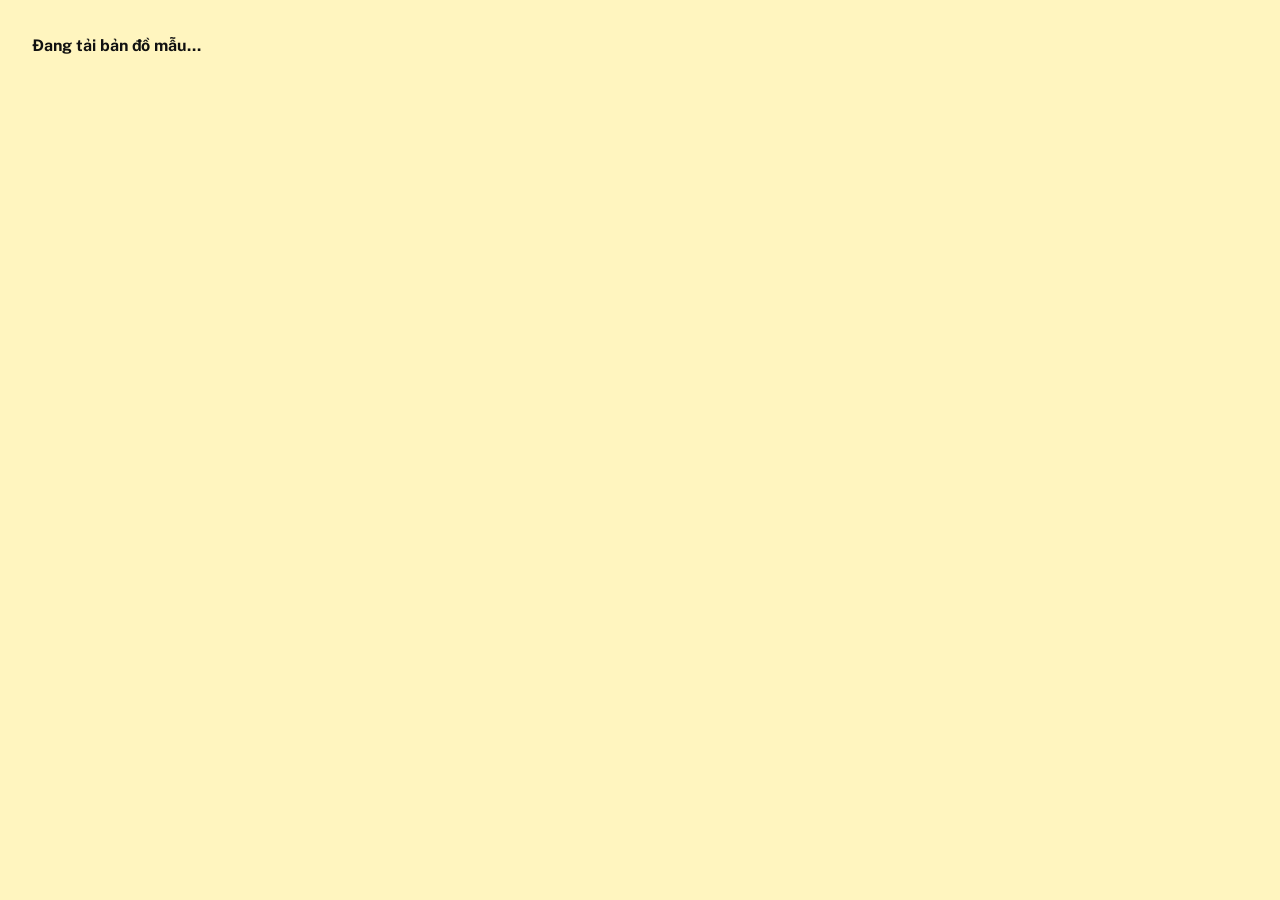
==== commit 6cd87fde: "Redesign Vmap UI in neobrutalism and make the campus chatbot actually usable. Co-authored-by: Cursor" ====
--- a/codebase/index.html
+++ b/codebase/index.html
@@ -4,7 +4,7 @@
   <meta charset="utf-8">
   <meta http-equiv="refresh" content="0; url=demo.html">
   <meta name="viewport" content="width=device-width, initial-scale=1">
-  <meta name="theme-color" content="#153f35">
+  <meta name="theme-color" content="#111111">
   <title>Vmap — Tìm nước, tiếp tục hành trình</title>
   <style>
     @import url('https://fonts.googleapis.com/css2?family=Be+Vietnam+Pro:wght@400;500;600;700;800&display=swap');
